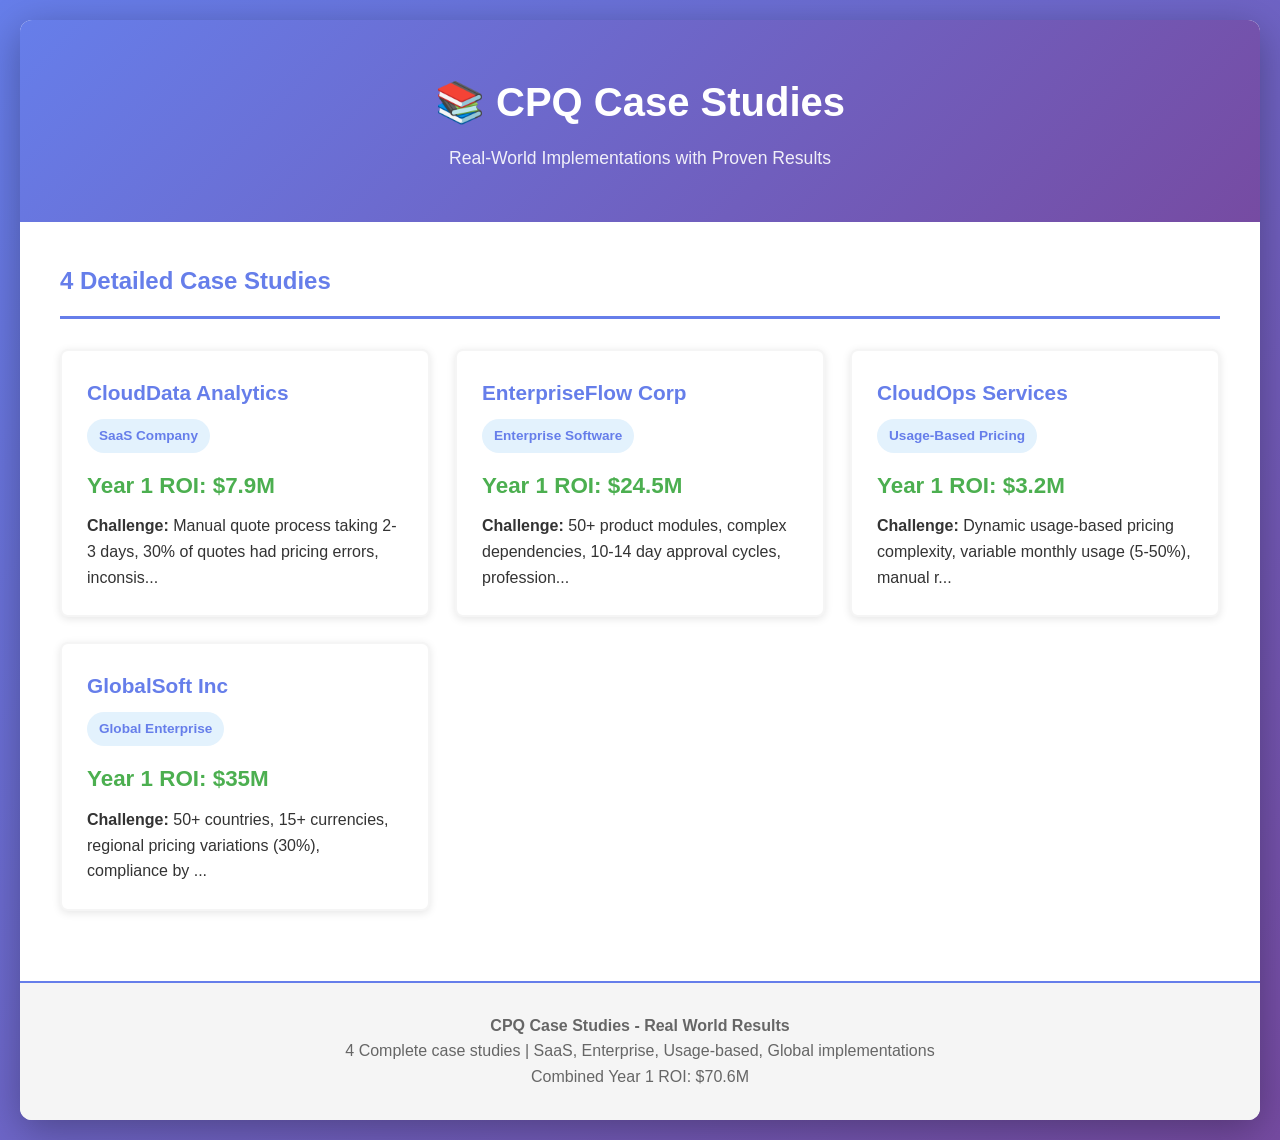
==== case-studies-interactive.html @ aa094276 "Initial commit: CPQ Master Course website" ====
<!DOCTYPE html>
<html lang="en">
<head>
    <meta charset="UTF-8">
    <meta name="viewport" content="width=device-width, initial-scale=1.0">
    <title>CPQ Case Studies - Real-World Implementations</title>
    <style>
        * {
            margin: 0;
            padding: 0;
            box-sizing: border-box;
        }
        
        :root {
            --primary: #667eea;
            --secondary: #764ba2;
            --success: #4caf50;
            --warning: #ff9800;
            --danger: #f44336;
            --light: #f5f5f5;
        }
        
        body {
            font-family: 'Segoe UI', Tahoma, Geneva, Verdana, sans-serif;
            line-height: 1.6;
            color: #333;
            background: linear-gradient(135deg, #667eea 0%, #764ba2 100%);
            min-height: 100vh;
            padding: 20px;
        }
        
        .container {
            max-width: 1400px;
            margin: 0 auto;
            background: white;
            border-radius: 12px;
            box-shadow: 0 10px 40px rgba(0,0,0,0.3);
            overflow: hidden;
        }
        
        header {
            background: linear-gradient(135deg, var(--primary) 0%, var(--secondary) 100%);
            color: white;
            padding: 50px 40px;
            text-align: center;
        }
        
        header h1 {
            font-size: 2.5em;
            margin-bottom: 10px;
        }
        
        header p {
            font-size: 1.1em;
            opacity: 0.9;
        }
        
        .content {
            padding: 40px;
        }
        
        .case-studies-grid {
            display: grid;
            grid-template-columns: repeat(auto-fit, minmax(280px, 1fr));
            gap: 25px;
            margin: 30px 0;
        }
        
        .case-study-card {
            background: white;
            border: 2px solid var(--light);
            border-radius: 8px;
            padding: 25px;
            cursor: pointer;
            transition: all 0.3s;
            box-shadow: 0 2px 8px rgba(0,0,0,0.1);
        }
        
        .case-study-card:hover {
            border-color: var(--primary);
            box-shadow: 0 4px 16px rgba(0,0,0,0.15);
            transform: translateY(-5px);
        }
        
        .case-study-card h3 {
            color: var(--primary);
            margin-bottom: 10px;
            font-size: 1.3em;
        }
        
        .case-study-card .type {
            display: inline-block;
            padding: 6px 12px;
            border-radius: 20px;
            font-size: 0.85em;
            font-weight: bold;
            background: #e3f2fd;
            color: var(--primary);
            margin-bottom: 15px;
        }
        
        .case-study-card .roi {
            font-size: 1.4em;
            font-weight: bold;
            color: var(--success);
            margin-bottom: 10px;
        }
        
        .case-detail {
            display: none;
            margin-top: 30px;
            padding: 40px;
            background: white;
            border-radius: 8px;
            border: 2px solid var(--light);
        }
        
        .case-detail.active {
            display: block;
        }
        
        .case-detail h2 {
            color: var(--primary);
            margin-bottom: 20px;
            border-bottom: 3px solid var(--primary);
            padding-bottom: 15px;
            font-size: 2em;
        }
        
        .case-detail h3 {
            color: var(--secondary);
            margin-top: 30px;
            margin-bottom: 15px;
            font-size: 1.3em;
        }
        
        .metrics-grid {
            display: grid;
            grid-template-columns: repeat(auto-fit, minmax(250px, 1fr));
            gap: 20px;
            margin: 20px 0;
        }
        
        .metric-box {
            background: var(--light);
            border-left: 4px solid var(--primary);
            padding: 20px;
            border-radius: 4px;
        }
        
        .metric-box strong {
            color: var(--primary);
            display: block;
            margin-bottom: 10px;
            font-size: 0.95em;
        }
        
        .metric-value {
            font-size: 1.8em;
            font-weight: bold;
            color: var(--success);
        }
        
        .challenge-box {
            background: #ffebee;
            border-left: 4px solid var(--danger);
            padding: 20px;
            margin: 20px 0;
            border-radius: 4px;
        }
        
        .solution-box {
            background: #e8f5e9;
            border-left: 4px solid var(--success);
            padding: 20px;
            margin: 20px 0;
            border-radius: 4px;
        }
        
        .results-box {
            background: #e3f2fd;
            border-left: 4px solid var(--primary);
            padding: 20px;
            margin: 20px 0;
            border-radius: 4px;
        }
        
        table {
            width: 100%;
            border-collapse: collapse;
            margin: 20px 0;
            background: white;
        }
        
        table th {
            background: var(--primary);
            color: white;
            padding: 15px;
            text-align: left;
        }
        
        table td {
            padding: 12px 15px;
            border-bottom: 1px solid var(--light);
        }
        
        table tr:hover {
            background: var(--light);
        }
        
        .close-btn {
            background: var(--danger);
            color: white;
            border: none;
            padding: 12px 24px;
            border-radius: 20px;
            cursor: pointer;
            font-weight: 600;
            margin-top: 30px;
            font-size: 1em;
        }
        
        .close-btn:hover {
            background: #d32f2f;
        }
        
        .roi-banner {
            background: linear-gradient(135deg, var(--success) 0%, #45a049 100%);
            color: white;
            padding: 15px;
            border-radius: 8px;
            margin-bottom: 20px;
            text-align: center;
            font-size: 1.3em;
            font-weight: bold;
        }
        
        footer {
            background: var(--light);
            padding: 30px;
            text-align: center;
            color: #666;
            border-top: 2px solid var(--primary);
        }
        
        @media (max-width: 768px) {
            header h1 {
                font-size: 1.8em;
            }
            
            .content {
                padding: 20px;
            }
            
            .case-studies-grid {
                grid-template-columns: 1fr;
            }
            
            .case-detail {
                padding: 20px;
            }
            
            .metrics-grid {
                grid-template-columns: 1fr;
            }
        }
    </style>
</head>
<body>
    <div class="container">
        <header>
            <h1>📚 CPQ Case Studies</h1>
            <p>Real-World Implementations with Proven Results</p>
        </header>
        
        <div class="content">
            <h2 style="color: var(--primary); margin-bottom: 30px; border-bottom: 3px solid var(--primary); padding-bottom: 15px;">4 Detailed Case Studies</h2>
            
            <div class="case-studies-grid" id="caseStudiesGrid">
                <!-- Cases will be populated here -->
            </div>
            
            <div id="caseDetails"></div>
        </div>
        
        <footer>
            <p><strong>CPQ Case Studies - Real World Results</strong></p>
            <p>4 Complete case studies | SaaS, Enterprise, Usage-based, Global implementations</p>
            <p>Combined Year 1 ROI: $70.6M</p>
        </footer>
    </div>
    
    <script>
        const caseStudies = [
            {
                id: 1,
                name: "CloudData Analytics",
                type: "SaaS Company",
                roi: "$7.9M",
                challenge: "Manual quote process taking 2-3 days, 30% of quotes had pricing errors, inconsistent discounting",
                solution: "Implemented CPQ with per-user pricing model, volume discounts, feature tier bundles, and automated approval workflows",
                results: {
                    quoteTime: { before: "2-3 days", after: "5 minutes", improvement: "97% faster" },
                    accuracy: { before: "70%", after: "99.9%", improvement: "Error elimination" },
                    salesCycle: { before: "90 days", after: "60 days", improvement: "33% shorter" },
                    dealSize: { before: "$15K", after: "$18.5K", improvement: "+23%" },
                    winRate: { before: "40%", after: "55%", improvement: "+37%" }
                },
                metrics: [
                    { label: "Quote Generation", value: "97% faster" },
                    { label: "Pricing Accuracy", value: "99.9%" },
                    { label: "Sales Cycle", value: "33% shorter" },
                    { label: "Deal Size", value: "+23%" },
                    { label: "Win Rate", value: "+37%" },
                    { label: "Year 1 ROI", value: "$7.9M" }
                ]
            },
            {
                id: 2,
                name: "EnterpriseFlow Corp",
                type: "Enterprise Software",
                roi: "$24.5M",
                challenge: "50+ product modules, complex dependencies, 10-14 day approval cycles, professional services pricing inconsistency",
                solution: "Advanced CPQ with product dependencies, multi-tier approval matrix, CRM integration, and services pricing module",
                results: {
                    complexity: { before: "Manual", after: "Automated", improvement: "100% automated" },
                    approvals: { before: "2 weeks", after: "4 hours", improvement: "99.7% faster" },
                    reps: { before: "60% admin", after: "15% admin", improvement: "75% more selling" },
                    margin: { before: "55%", after: "62%", improvement: "+7 points" },
                    dealSize: { before: "$800K", after: "$950K", improvement: "+19%" }
                },
                metrics: [
                    { label: "Quote Time", value: "95% faster" },
                    { label: "Approval Time", value: "99.7% faster" },
                    { label: "Selling Time", value: "+75%" },
                    { label: "Margin", value: "+7%" },
                    { label: "Deal Size", value: "+19%" },
                    { label: "Year 1 ROI", value: "$24.5M" }
                ]
            },
            {
                id: 3,
                name: "CloudOps Services",
                type: "Usage-Based Pricing",
                roi: "$3.2M",
                challenge: "Dynamic usage-based pricing complexity, variable monthly usage (5-50%), manual renewal quotes",
                solution: "Real-time pricing integration with usage tracking, automated renewal quote generation with trend analysis",
                results: {
                    quoteTime: { before: "4-6 hours", after: "5 minutes", improvement: "98% faster" },
                    renewals: { before: "2 weeks", after: "2 days", improvement: "86% faster" },
                    winRate: { before: "75%", after: "92%", improvement: "+23%" },
                    retention: { before: "88%", after: "96%", improvement: "+9%" },
                    upsell: { before: "30%", after: "55%", improvement: "+83%" }
                },
                metrics: [
                    { label: "Quote Time", value: "98% faster" },
                    { label: "Renewal Time", value: "86% faster" },
                    { label: "Win Rate", value: "+23%" },
                    { label: "Retention", value: "+9%" },
                    { label: "Upsell", value: "+83%" },
                    { label: "Year 1 ROI", value: "$3.2M" }
                ]
            },
            {
                id: 4,
                name: "GlobalSoft Inc",
                type: "Global Enterprise",
                roi: "$35M",
                challenge: "50+ countries, 15+ currencies, regional pricing variations (30%), compliance by jurisdiction, channel partners",
                solution: "Multi-currency CPQ with regional pricing rules, dynamic exchange rates, compliance enforcement, partner portal",
                results: {
                    consistency: { before: "Variable", after: "Consistent", improvement: "+40% efficiency" },
                    compliance: { before: "8/month violations", after: "0/month", improvement: "100% compliance" },
                    errors: { before: "2% deals", after: "0.01%", improvement: "99% reduction" },
                    partners: { before: "Manual quotes", after: "Self-service", improvement: "Automated" },
                    sales: { before: "Baseline", after: "Baseline", improvement: "+40%" }
                },
                metrics: [
                    { label: "Multi-region Time", value: "95% faster" },
                    { label: "Compliance", value: "100%" },
                    { label: "Tax Errors", value: "-99%" },
                    { label: "Partner Adoption", value: "+183%" },
                    { label: "Partner Revenue", value: "+125%" },
                    { label: "Year 1 ROI", value: "$35M" }
                ]
            }
        ];
        
        function populateCases() {
            const grid = document.getElementById('caseStudiesGrid');
            
            caseStudies.forEach(caseStudy => {
                const card = document.createElement('div');
                card.className = 'case-study-card';
                card.onclick = () => showDetail(caseStudy.id);
                
                card.innerHTML = `
                    <h3>${caseStudy.name}</h3>
                    <span class="type">${caseStudy.type}</span>
                    <div class="roi">Year 1 ROI: ${caseStudy.roi}</div>
                    <p><strong>Challenge:</strong> ${caseStudy.challenge.substring(0, 80)}...</p>
                `;
                
                grid.appendChild(card);
            });
        }
        
        function showDetail(id) {
            const caseStudy = caseStudies.find(c => c.id === id);
            const detailDiv = document.getElementById('caseDetails');
            
            const metricsHTML = caseStudy.metrics.map(m => `
                <div class="metric-box">
                    <strong>${m.label}</strong>
                    <div class="metric-value">${m.value}</div>
                </div>
            `).join('');
            
            detailDiv.innerHTML = `
                <div class="case-detail active">
                    <h2>${caseStudy.name}</h2>
                    <div class="roi-banner">Year 1 ROI: ${caseStudy.roi}</div>
                    
                    <h3>Company Profile</h3>
                    <p><strong>Type:</strong> ${caseStudy.type}</p>
                    
                    <h3>Challenge</h3>
                    <div class="challenge-box">
                        <p>${caseStudy.challenge}</p>
                    </div>
                    
                    <h3>Solution</h3>
                    <div class="solution-box">
                        <p>${caseStudy.solution}</p>
                    </div>
                    
                    <h3>Key Results</h3>
                    <div class="metrics-grid">
                        ${metricsHTML}
                    </div>
                    
                    <h3>Detailed Results</h3>
                    <div class="results-box">
                        <table>
                            <tr>
                                <th>Metric</th>
                                <th>Before</th>
                                <th>After</th>
                                <th>Improvement</th>
                            </tr>
                            ${Object.entries(caseStudy.results).map(([key, value]) => `
                                <tr>
                                    <td><strong>${key.replace(/([A-Z])/g, ' $1')}</strong></td>
                                    <td>${value.before}</td>
                                    <td>${value.after}</td>
                                    <td>${value.improvement}</td>
                                </tr>
                            `).join('')}
                        </table>
                    </div>
                    
                    <button class="close-btn" onclick="closeDetail()">← Back to Case Studies</button>
                </div>
            `;
            
            window.scrollTo(0, 0);
        }
        
        function closeDetail() {
            document.getElementById('caseDetails').innerHTML = '';
        }
        
        // Initial load
        populateCases();
    </script>
</body>
</html>
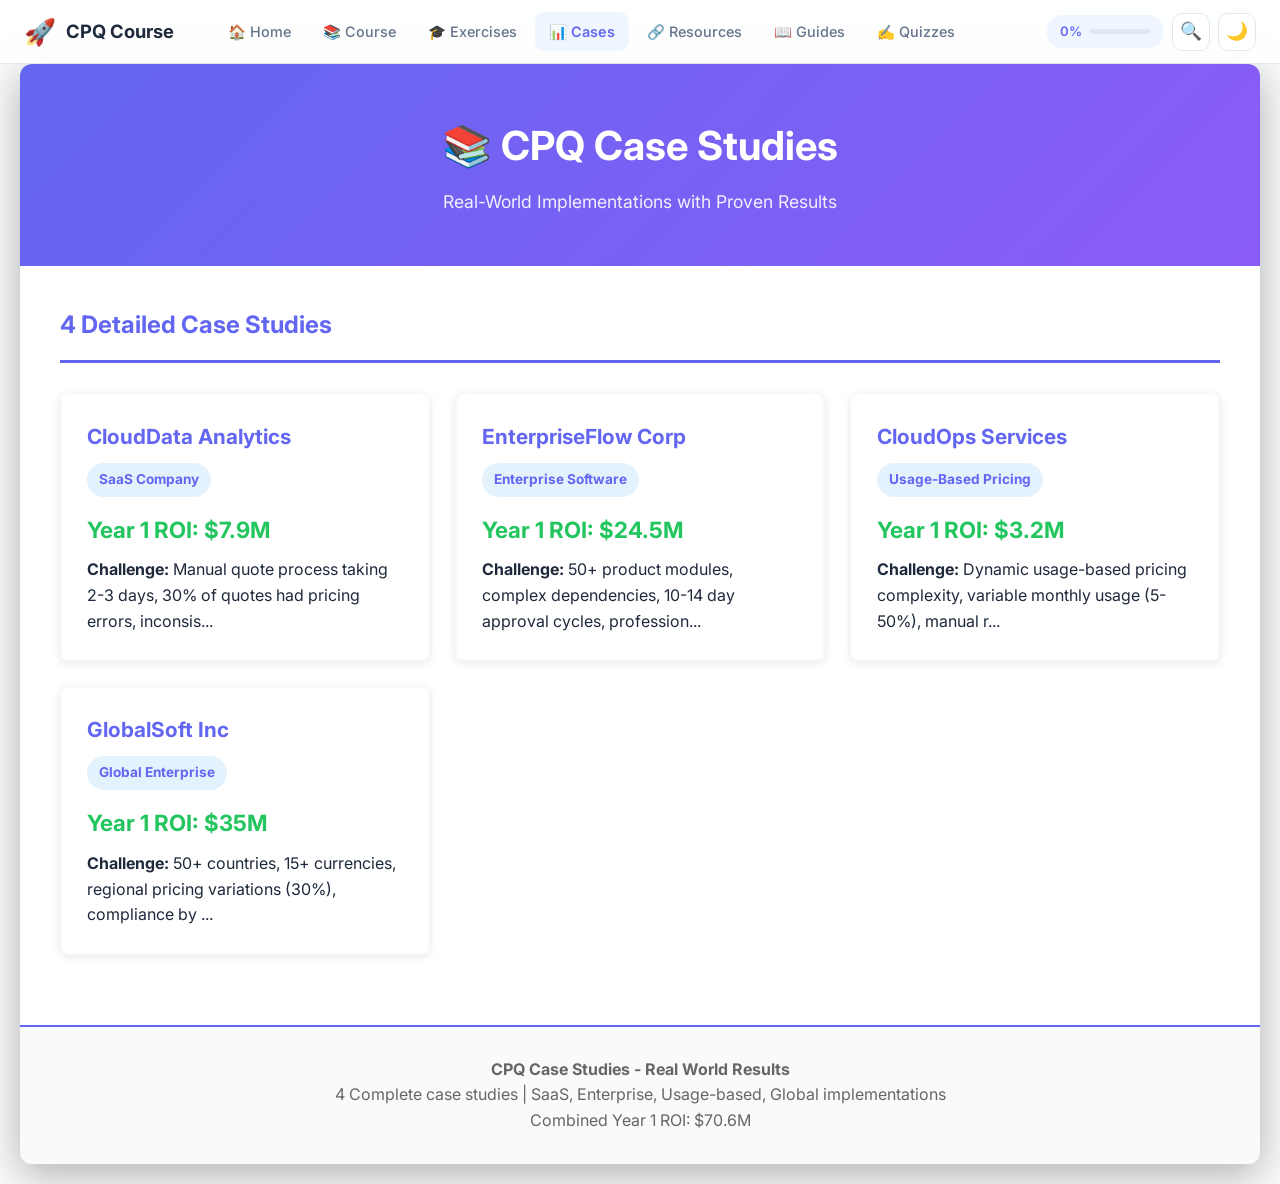
==== commit d7b861b0: "Major enhancement: nav bar, dark mode, search, progress tracking, quizzes, UI polish - Added shared." ====
--- a/case-studies-interactive.html
+++ b/case-studies-interactive.html
@@ -4,6 +4,8 @@
     <meta charset="UTF-8">
     <meta name="viewport" content="width=device-width, initial-scale=1.0">
     <title>CPQ Case Studies - Real-World Implementations</title>
+    <link rel="stylesheet" href="shared.css">
+    <script src="theme.js"></script>
     <style>
         * {
             margin: 0;
@@ -12,19 +14,19 @@
         }
         
         :root {
-            --primary: #667eea;
-            --secondary: #764ba2;
-            --success: #4caf50;
-            --warning: #ff9800;
-            --danger: #f44336;
-            --light: #f5f5f5;
+            --primary: var(--brand-primary, #6366f1);
+            --secondary: var(--brand-secondary, #8b5cf6);
+            --success: var(--color-success, #22c55e);
+            --warning: var(--color-warning, #f59e0b);
+            --danger: var(--color-danger, #ef4444);
+            --light: var(--bg-body, #f8fafc);
         }
         
         body {
-            font-family: 'Segoe UI', Tahoma, Geneva, Verdana, sans-serif;
+            font-family: 'Inter', 'Segoe UI', Tahoma, Geneva, Verdana, sans-serif;
             line-height: 1.6;
-            color: #333;
-            background: linear-gradient(135deg, #667eea 0%, #764ba2 100%);
+            color: var(--text-primary, #333);
+            background: var(--bg-body, #f8fafc);
             min-height: 100vh;
             padding: 20px;
         }
@@ -473,5 +475,8 @@
         // Initial load
         populateCases();
     </script>
+    <script src="progress.js"></script>
+    <script src="search.js"></script>
+    <script src="nav.js"></script>
 </body>
 </html>
--- a/shared.css
+++ b/shared.css
@@ -0,0 +1,499 @@
+/* ============================================
+   CPQ COURSE — SHARED DESIGN SYSTEM
+   ============================================ */
+
+@import url('https://fonts.googleapis.com/css2?family=Inter:wght@300;400;500;600;700;800&family=JetBrains+Mono:wght@400;500;600&display=swap');
+
+/* ---- CSS Custom Properties ---- */
+:root {
+    /* Brand Colors */
+    --brand-primary: #6366f1;
+    --brand-primary-light: #818cf8;
+    --brand-primary-dark: #4f46e5;
+    --brand-secondary: #8b5cf6;
+    --brand-accent: #f472b6;
+    --brand-accent-light: #f9a8d4;
+
+    /* Semantic Colors */
+    --color-success: #22c55e;
+    --color-success-bg: #f0fdf4;
+    --color-warning: #f59e0b;
+    --color-warning-bg: #fffbeb;
+    --color-danger: #ef4444;
+    --color-danger-bg: #fef2f2;
+    --color-info: #3b82f6;
+    --color-info-bg: #eff6ff;
+
+    /* Surfaces — Light Mode */
+    --bg-body: #f8fafc;
+    --bg-card: #ffffff;
+    --bg-card-hover: #ffffff;
+    --bg-elevated: #ffffff;
+    --bg-nav: rgba(255, 255, 255, 0.85);
+    --bg-code: #1e1e2e;
+    --bg-overlay: rgba(0, 0, 0, 0.5);
+    --bg-search: rgba(255, 255, 255, 0.98);
+    --bg-hero: linear-gradient(135deg, #6366f1 0%, #8b5cf6 50%, #a855f7 100%);
+
+    /* Text — Light Mode */
+    --text-primary: #1e293b;
+    --text-secondary: #64748b;
+    --text-muted: #94a3b8;
+    --text-inverse: #ffffff;
+    --text-code: #e2e8f0;
+    --text-link: var(--brand-primary);
+
+    /* Borders */
+    --border-light: #e2e8f0;
+    --border-medium: #cbd5e1;
+    --border-card: rgba(0, 0, 0, 0.06);
+
+    /* Shadows */
+    --shadow-sm: 0 1px 2px rgba(0, 0, 0, 0.05);
+    --shadow-md: 0 4px 6px -1px rgba(0, 0, 0, 0.07), 0 2px 4px -2px rgba(0, 0, 0, 0.05);
+    --shadow-lg: 0 10px 15px -3px rgba(0, 0, 0, 0.08), 0 4px 6px -4px rgba(0, 0, 0, 0.05);
+    --shadow-xl: 0 20px 25px -5px rgba(0, 0, 0, 0.1), 0 8px 10px -6px rgba(0, 0, 0, 0.06);
+    --shadow-glow: 0 0 20px rgba(99, 102, 241, 0.15);
+    --shadow-card: 0 1px 3px rgba(0, 0, 0, 0.06), 0 1px 2px rgba(0, 0, 0, 0.04);
+
+    /* Spacing */
+    --nav-height: 64px;
+
+    /* Radius */
+    --radius-sm: 6px;
+    --radius-md: 10px;
+    --radius-lg: 16px;
+    --radius-xl: 24px;
+    --radius-full: 9999px;
+
+    /* Transitions */
+    --transition-fast: 150ms cubic-bezier(0.4, 0, 0.2, 1);
+    --transition-base: 250ms cubic-bezier(0.4, 0, 0.2, 1);
+    --transition-slow: 350ms cubic-bezier(0.4, 0, 0.2, 1);
+
+    /* Glass */
+    --glass-bg: rgba(255, 255, 255, 0.7);
+    --glass-border: rgba(255, 255, 255, 0.3);
+    --glass-blur: blur(12px);
+}
+
+/* ---- Dark Mode ---- */
+[data-theme="dark"] {
+    --bg-body: #0f172a;
+    --bg-card: #1e293b;
+    --bg-card-hover: #334155;
+    --bg-elevated: #1e293b;
+    --bg-nav: rgba(15, 23, 42, 0.9);
+    --bg-code: #0f172a;
+    --bg-overlay: rgba(0, 0, 0, 0.7);
+    --bg-search: rgba(30, 41, 59, 0.98);
+
+    --text-primary: #f1f5f9;
+    --text-secondary: #94a3b8;
+    --text-muted: #64748b;
+    --text-code: #e2e8f0;
+    --text-link: var(--brand-primary-light);
+
+    --border-light: #334155;
+    --border-medium: #475569;
+    --border-card: rgba(255, 255, 255, 0.06);
+
+    --shadow-sm: 0 1px 2px rgba(0, 0, 0, 0.3);
+    --shadow-md: 0 4px 6px rgba(0, 0, 0, 0.4);
+    --shadow-lg: 0 10px 15px rgba(0, 0, 0, 0.4);
+    --shadow-xl: 0 20px 25px rgba(0, 0, 0, 0.5);
+    --shadow-glow: 0 0 20px rgba(99, 102, 241, 0.25);
+    --shadow-card: 0 1px 3px rgba(0, 0, 0, 0.3);
+
+    --color-success-bg: #052e16;
+    --color-warning-bg: #451a03;
+    --color-danger-bg: #450a0a;
+    --color-info-bg: #172554;
+
+    --glass-bg: rgba(30, 41, 59, 0.7);
+    --glass-border: rgba(255, 255, 255, 0.08);
+}
+
+/* ---- Global Navigation ---- */
+.cpq-global-nav {
+    position: fixed;
+    top: 0;
+    left: 0;
+    right: 0;
+    height: var(--nav-height);
+    background: var(--bg-nav);
+    backdrop-filter: var(--glass-blur);
+    -webkit-backdrop-filter: var(--glass-blur);
+    border-bottom: 1px solid var(--border-light);
+    z-index: 9999;
+    display: flex;
+    align-items: center;
+    padding: 0 24px;
+    transition: transform var(--transition-base), box-shadow var(--transition-base);
+    font-family: 'Inter', sans-serif;
+}
+
+.cpq-global-nav.scrolled {
+    box-shadow: var(--shadow-md);
+}
+
+.cpq-nav-brand {
+    display: flex;
+    align-items: center;
+    gap: 10px;
+    text-decoration: none;
+    color: var(--text-primary);
+    font-weight: 700;
+    font-size: 1.15em;
+    white-space: nowrap;
+}
+
+.cpq-nav-brand span.brand-icon {
+    font-size: 1.4em;
+}
+
+.cpq-nav-links {
+    display: flex;
+    align-items: center;
+    gap: 4px;
+    margin-left: 40px;
+    list-style: none;
+    padding: 0;
+    margin-top: 0;
+    margin-bottom: 0;
+}
+
+.cpq-nav-links a {
+    display: flex;
+    align-items: center;
+    gap: 6px;
+    padding: 8px 14px;
+    border-radius: var(--radius-md);
+    text-decoration: none;
+    color: var(--text-secondary);
+    font-size: 0.9em;
+    font-weight: 500;
+    transition: all var(--transition-fast);
+    white-space: nowrap;
+}
+
+.cpq-nav-links a:hover {
+    color: var(--brand-primary);
+    background: var(--color-info-bg);
+}
+
+.cpq-nav-links a.active {
+    color: var(--brand-primary);
+    background: var(--color-info-bg);
+    font-weight: 600;
+}
+
+.cpq-nav-actions {
+    display: flex;
+    align-items: center;
+    gap: 8px;
+    margin-left: auto;
+}
+
+.cpq-nav-btn {
+    display: flex;
+    align-items: center;
+    justify-content: center;
+    width: 38px;
+    height: 38px;
+    border-radius: var(--radius-md);
+    border: 1px solid var(--border-light);
+    background: var(--bg-card);
+    color: var(--text-secondary);
+    cursor: pointer;
+    font-size: 1.1em;
+    transition: all var(--transition-fast);
+}
+
+.cpq-nav-btn:hover {
+    border-color: var(--brand-primary);
+    color: var(--brand-primary);
+    box-shadow: var(--shadow-sm);
+}
+
+.cpq-progress-pill {
+    display: flex;
+    align-items: center;
+    gap: 8px;
+    padding: 6px 14px;
+    border-radius: var(--radius-full);
+    background: var(--color-info-bg);
+    color: var(--brand-primary);
+    font-size: 0.82em;
+    font-weight: 600;
+    white-space: nowrap;
+}
+
+.cpq-progress-bar-mini {
+    width: 60px;
+    height: 5px;
+    border-radius: 3px;
+    background: var(--border-light);
+    overflow: hidden;
+}
+
+.cpq-progress-bar-mini-fill {
+    height: 100%;
+    border-radius: 3px;
+    background: linear-gradient(90deg, var(--brand-primary), var(--brand-secondary));
+    transition: width var(--transition-slow);
+}
+
+/* Mobile hamburger */
+.cpq-hamburger {
+    display: none;
+    flex-direction: column;
+    gap: 5px;
+    cursor: pointer;
+    padding: 8px;
+    border: none;
+    background: none;
+}
+
+.cpq-hamburger span {
+    display: block;
+    width: 22px;
+    height: 2px;
+    background: var(--text-primary);
+    border-radius: 2px;
+    transition: all var(--transition-fast);
+}
+
+/* Mobile nav */
+.cpq-mobile-menu {
+    display: none;
+    position: fixed;
+    top: var(--nav-height);
+    left: 0;
+    right: 0;
+    bottom: 0;
+    background: var(--bg-card);
+    z-index: 9998;
+    padding: 20px;
+    overflow-y: auto;
+}
+
+.cpq-mobile-menu.open {
+    display: block;
+    animation: slideDown 0.3s ease-out;
+}
+
+.cpq-mobile-menu a {
+    display: block;
+    padding: 14px 16px;
+    color: var(--text-primary);
+    text-decoration: none;
+    font-weight: 500;
+    border-radius: var(--radius-md);
+    transition: background var(--transition-fast);
+}
+
+.cpq-mobile-menu a:hover,
+.cpq-mobile-menu a.active {
+    background: var(--color-info-bg);
+    color: var(--brand-primary);
+}
+
+@keyframes slideDown {
+    from { opacity: 0; transform: translateY(-10px); }
+    to { opacity: 1; transform: translateY(0); }
+}
+
+/* ---- Search Overlay ---- */
+.cpq-search-overlay {
+    display: none;
+    position: fixed;
+    inset: 0;
+    background: var(--bg-overlay);
+    z-index: 10001;
+    align-items: flex-start;
+    justify-content: center;
+    padding-top: 15vh;
+    animation: fadeIn 0.2s ease;
+}
+
+.cpq-search-overlay.open {
+    display: flex;
+}
+
+.cpq-search-box {
+    width: 90%;
+    max-width: 640px;
+    background: var(--bg-search);
+    border-radius: var(--radius-lg);
+    box-shadow: var(--shadow-xl);
+    overflow: hidden;
+    animation: scaleIn 0.2s ease;
+    border: 1px solid var(--border-light);
+}
+
+.cpq-search-input-wrap {
+    display: flex;
+    align-items: center;
+    padding: 16px 20px;
+    border-bottom: 1px solid var(--border-light);
+    gap: 12px;
+}
+
+.cpq-search-input-wrap .search-icon {
+    font-size: 1.2em;
+    color: var(--text-muted);
+}
+
+.cpq-search-input {
+    flex: 1;
+    border: none;
+    outline: none;
+    font-size: 1.1em;
+    background: transparent;
+    color: var(--text-primary);
+    font-family: 'Inter', sans-serif;
+}
+
+.cpq-search-input::placeholder {
+    color: var(--text-muted);
+}
+
+.cpq-search-kbd {
+    padding: 4px 8px;
+    border-radius: 4px;
+    border: 1px solid var(--border-light);
+    font-size: 0.75em;
+    color: var(--text-muted);
+    font-family: 'Inter', sans-serif;
+}
+
+.cpq-search-results {
+    max-height: 400px;
+    overflow-y: auto;
+    padding: 8px;
+}
+
+.cpq-search-result {
+    display: block;
+    padding: 12px 16px;
+    border-radius: var(--radius-md);
+    text-decoration: none;
+    color: var(--text-primary);
+    transition: background var(--transition-fast);
+}
+
+.cpq-search-result:hover {
+    background: var(--color-info-bg);
+}
+
+.cpq-search-result .result-page {
+    font-size: 0.78em;
+    color: var(--brand-primary);
+    font-weight: 600;
+    text-transform: uppercase;
+    letter-spacing: 0.5px;
+}
+
+.cpq-search-result .result-title {
+    font-weight: 600;
+    margin-top: 2px;
+}
+
+.cpq-search-result .result-preview {
+    font-size: 0.88em;
+    color: var(--text-secondary);
+    margin-top: 4px;
+}
+
+.cpq-search-empty {
+    padding: 40px 20px;
+    text-align: center;
+    color: var(--text-muted);
+}
+
+/* ---- Scroll to Top ---- */
+.cpq-scroll-top {
+    position: fixed;
+    bottom: 28px;
+    right: 28px;
+    width: 44px;
+    height: 44px;
+    border-radius: var(--radius-full);
+    background: var(--brand-primary);
+    color: white;
+    border: none;
+    cursor: pointer;
+    font-size: 1.2em;
+    display: flex;
+    align-items: center;
+    justify-content: center;
+    box-shadow: var(--shadow-lg);
+    opacity: 0;
+    transform: translateY(20px);
+    transition: all var(--transition-base);
+    z-index: 9990;
+}
+
+.cpq-scroll-top.visible {
+    opacity: 1;
+    transform: translateY(0);
+}
+
+.cpq-scroll-top:hover {
+    background: var(--brand-primary-dark);
+    transform: translateY(-3px);
+    box-shadow: var(--shadow-xl);
+}
+
+/* ---- Animations ---- */
+@keyframes fadeIn {
+    from { opacity: 0; }
+    to { opacity: 1; }
+}
+
+@keyframes scaleIn {
+    from { opacity: 0; transform: scale(0.95); }
+    to { opacity: 1; transform: scale(1); }
+}
+
+@keyframes slideUp {
+    from { opacity: 0; transform: translateY(20px); }
+    to { opacity: 1; transform: translateY(0); }
+}
+
+.cpq-animate-in {
+    animation: slideUp 0.5s ease forwards;
+}
+
+/* ---- Responsive ---- */
+@media (max-width: 900px) {
+    .cpq-nav-links {
+        display: none;
+    }
+    .cpq-progress-pill {
+        display: none;
+    }
+    .cpq-hamburger {
+        display: flex;
+    }
+}
+
+@media (max-width: 600px) {
+    .cpq-global-nav {
+        padding: 0 16px;
+    }
+}
+
+/* ---- Print Styles ---- */
+@media print {
+    .cpq-global-nav,
+    .cpq-scroll-top,
+    .cpq-search-overlay,
+    .cpq-mobile-menu {
+        display: none !important;
+    }
+    body {
+        padding-top: 0 !important;
+    }
+}
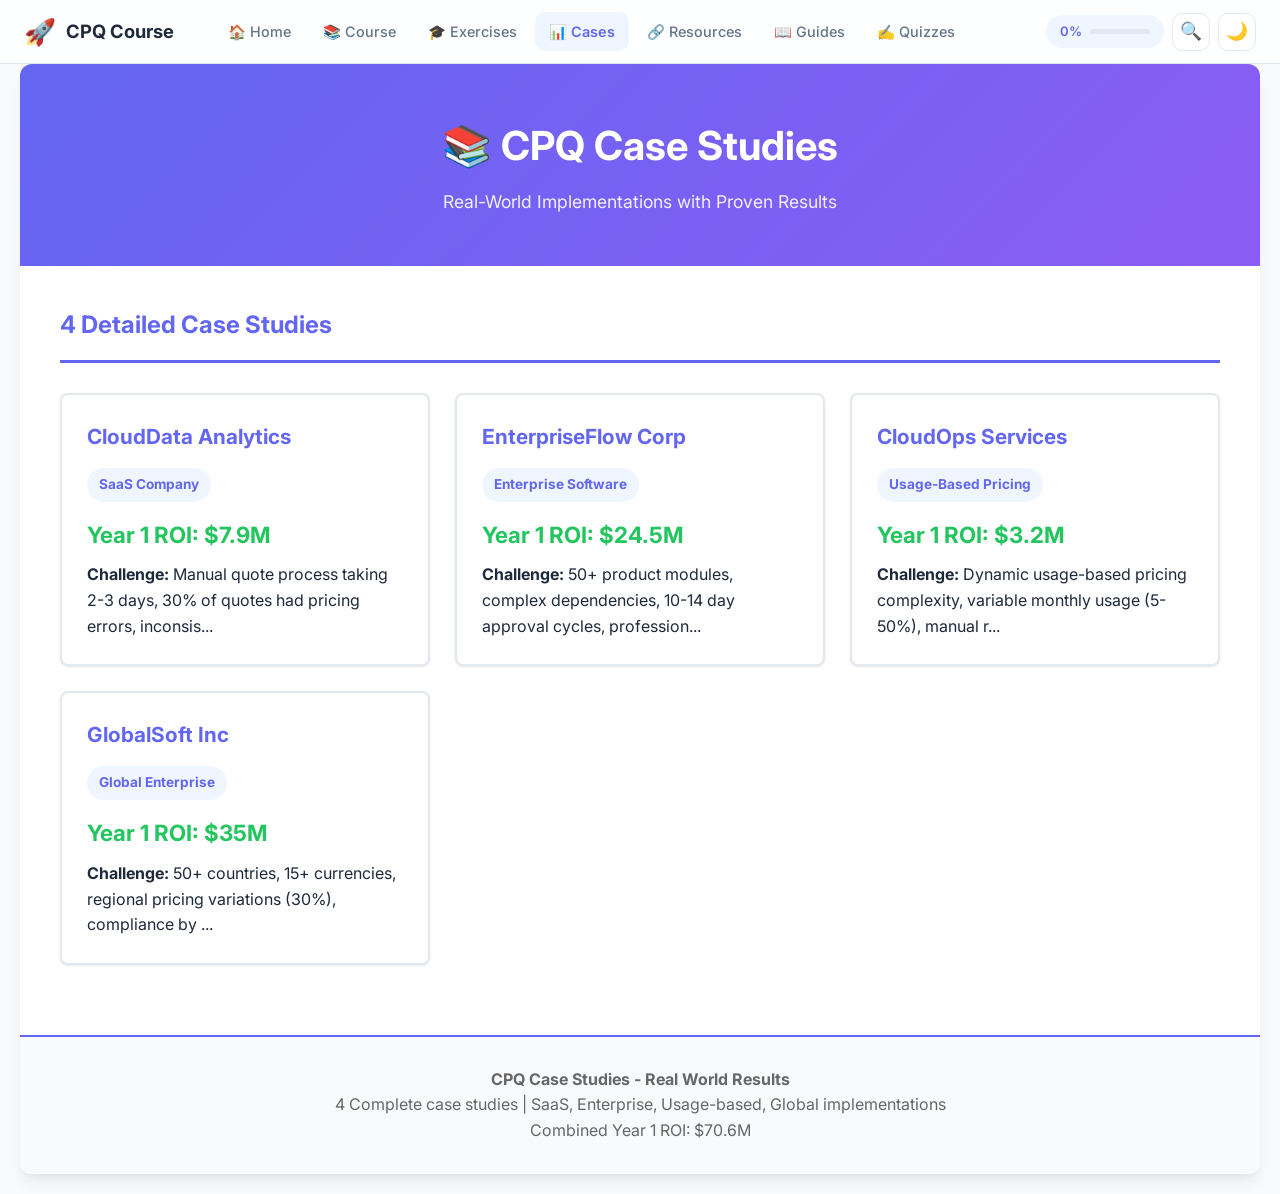
==== commit af1f2e5a: "Fix case studies scroll-to-detail and dark mode on both cases + resources pages - Case studies: show" ====
--- a/case-studies-interactive.html
+++ b/case-studies-interactive.html
@@ -34,9 +34,9 @@
         .container {
             max-width: 1400px;
             margin: 0 auto;
-            background: white;
+            background: var(--bg-card, white);
             border-radius: 12px;
-            box-shadow: 0 10px 40px rgba(0,0,0,0.3);
+            box-shadow: var(--shadow-lg, 0 10px 40px rgba(0,0,0,0.3));
             overflow: hidden;
         }
         
@@ -69,24 +69,27 @@
         }
         
         .case-study-card {
-            background: white;
-            border: 2px solid var(--light);
+            background: var(--bg-card, white);
+            border: 2px solid var(--border-light, #e2e8f0);
             border-radius: 8px;
             padding: 25px;
             cursor: pointer;
             transition: all 0.3s;
-            box-shadow: 0 2px 8px rgba(0,0,0,0.1);
+            box-shadow: var(--shadow-card, 0 2px 8px rgba(0,0,0,0.1));
+            color: var(--text-primary, #333);
         }
         
         .case-study-card:hover {
             border-color: var(--primary);
-            box-shadow: 0 4px 16px rgba(0,0,0,0.15);
+            box-shadow: var(--shadow-lg, 0 4px 16px rgba(0,0,0,0.15));
             transform: translateY(-5px);
         }
+        
+        .case-study-card p { color: var(--text-primary, #333); }
         
         .case-study-card h3 {
             color: var(--primary);
-            margin-bottom: 10px;
+            margin-bottom: 15px;
             font-size: 1.3em;
         }
         
@@ -96,7 +99,7 @@
             border-radius: 20px;
             font-size: 0.85em;
             font-weight: bold;
-            background: #e3f2fd;
+            background: var(--color-info-bg, #e3f2fd);
             color: var(--primary);
             margin-bottom: 15px;
         }
@@ -112,9 +115,10 @@
             display: none;
             margin-top: 30px;
             padding: 40px;
-            background: white;
+            background: var(--bg-card, white);
             border-radius: 8px;
-            border: 2px solid var(--light);
+            border: 2px solid var(--border-light, #e2e8f0);
+            color: var(--text-primary, #333);
         }
         
         .case-detail.active {
@@ -144,10 +148,11 @@
         }
         
         .metric-box {
-            background: var(--light);
+            background: var(--color-info-bg, #f5f5f5);
             border-left: 4px solid var(--primary);
             padding: 20px;
             border-radius: 4px;
+            color: var(--text-primary, #333);
         }
         
         .metric-box strong {
@@ -164,34 +169,37 @@
         }
         
         .challenge-box {
-            background: #ffebee;
+            background: var(--color-danger-bg, #ffebee);
             border-left: 4px solid var(--danger);
             padding: 20px;
             margin: 20px 0;
             border-radius: 4px;
+            color: var(--text-primary, #333);
         }
         
         .solution-box {
-            background: #e8f5e9;
+            background: var(--color-success-bg, #e8f5e9);
             border-left: 4px solid var(--success);
             padding: 20px;
             margin: 20px 0;
             border-radius: 4px;
+            color: var(--text-primary, #333);
         }
         
         .results-box {
-            background: #e3f2fd;
+            background: var(--color-info-bg, #e3f2fd);
             border-left: 4px solid var(--primary);
             padding: 20px;
             margin: 20px 0;
             border-radius: 4px;
+            color: var(--text-primary, #333);
         }
         
         table {
             width: 100%;
             border-collapse: collapse;
             margin: 20px 0;
-            background: white;
+            background: var(--bg-card, white);
         }
         
         table th {
@@ -465,7 +473,8 @@
                 </div>
             `;
             
-            window.scrollTo(0, 0);
+            // Scroll to the detail section so user can see it
+            detailDiv.scrollIntoView({ behavior: 'smooth', block: 'start' });
         }
         
         function closeDetail() {
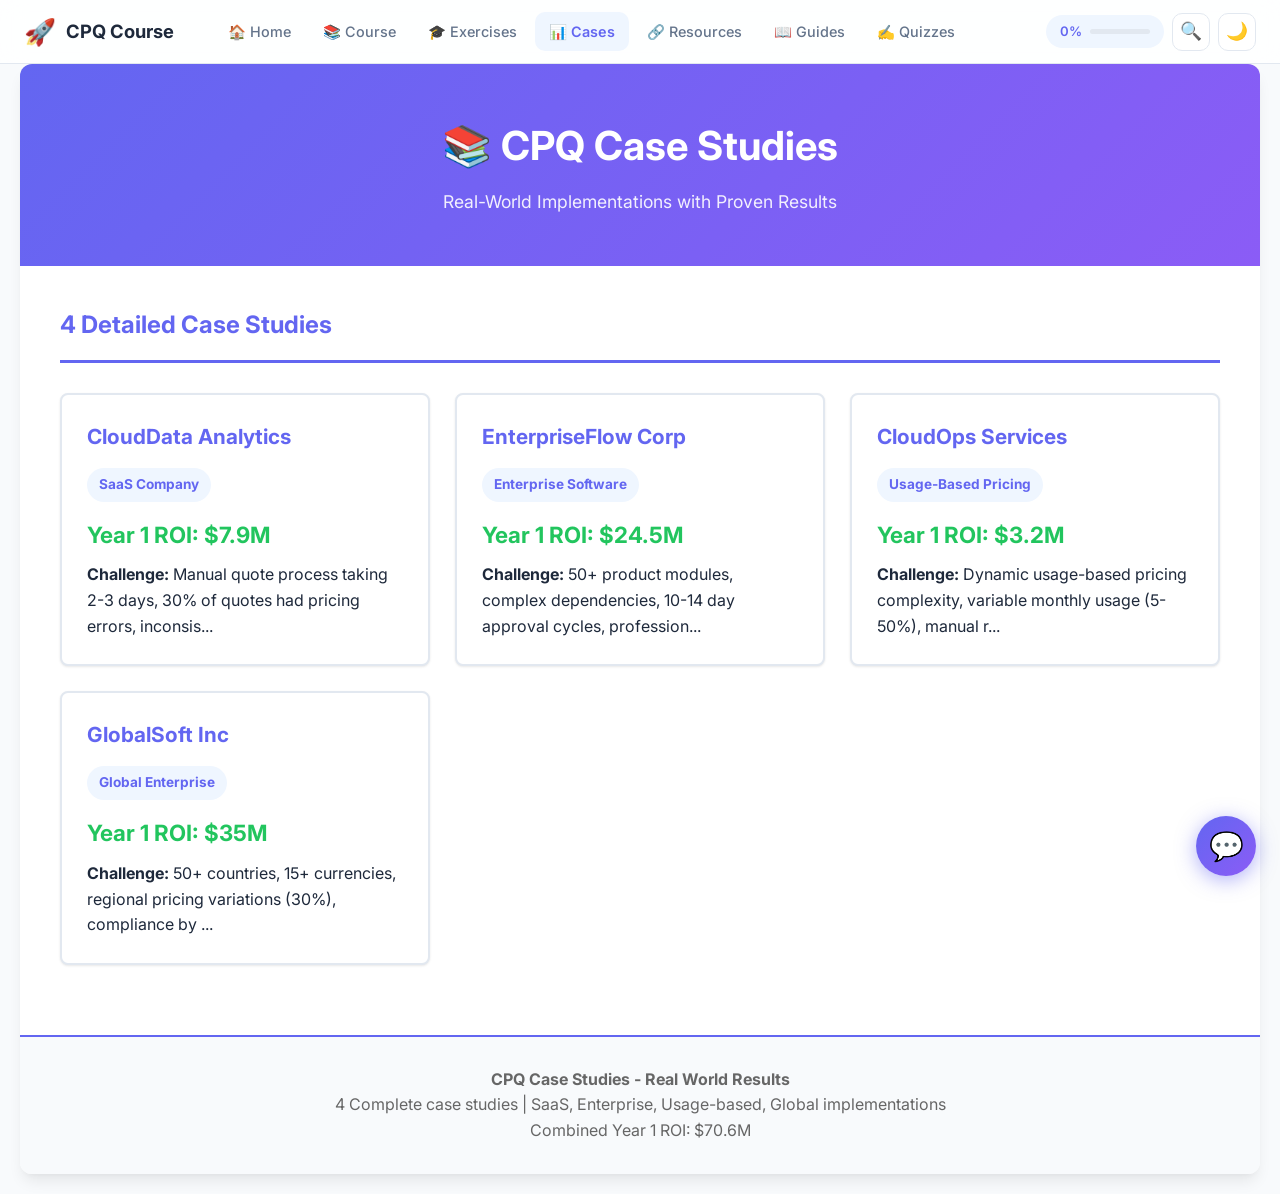
==== commit fe8840bf: "Add fully working CPQ chatbot assistant - 30+ knowledge base entries covering all 7 course modules  " ====
--- a/case-studies-interactive.html
+++ b/case-studies-interactive.html
@@ -487,5 +487,6 @@
     <script src="progress.js"></script>
     <script src="search.js"></script>
     <script src="nav.js"></script>
+    <script src="chatbot.js"></script>
 </body>
 </html>
